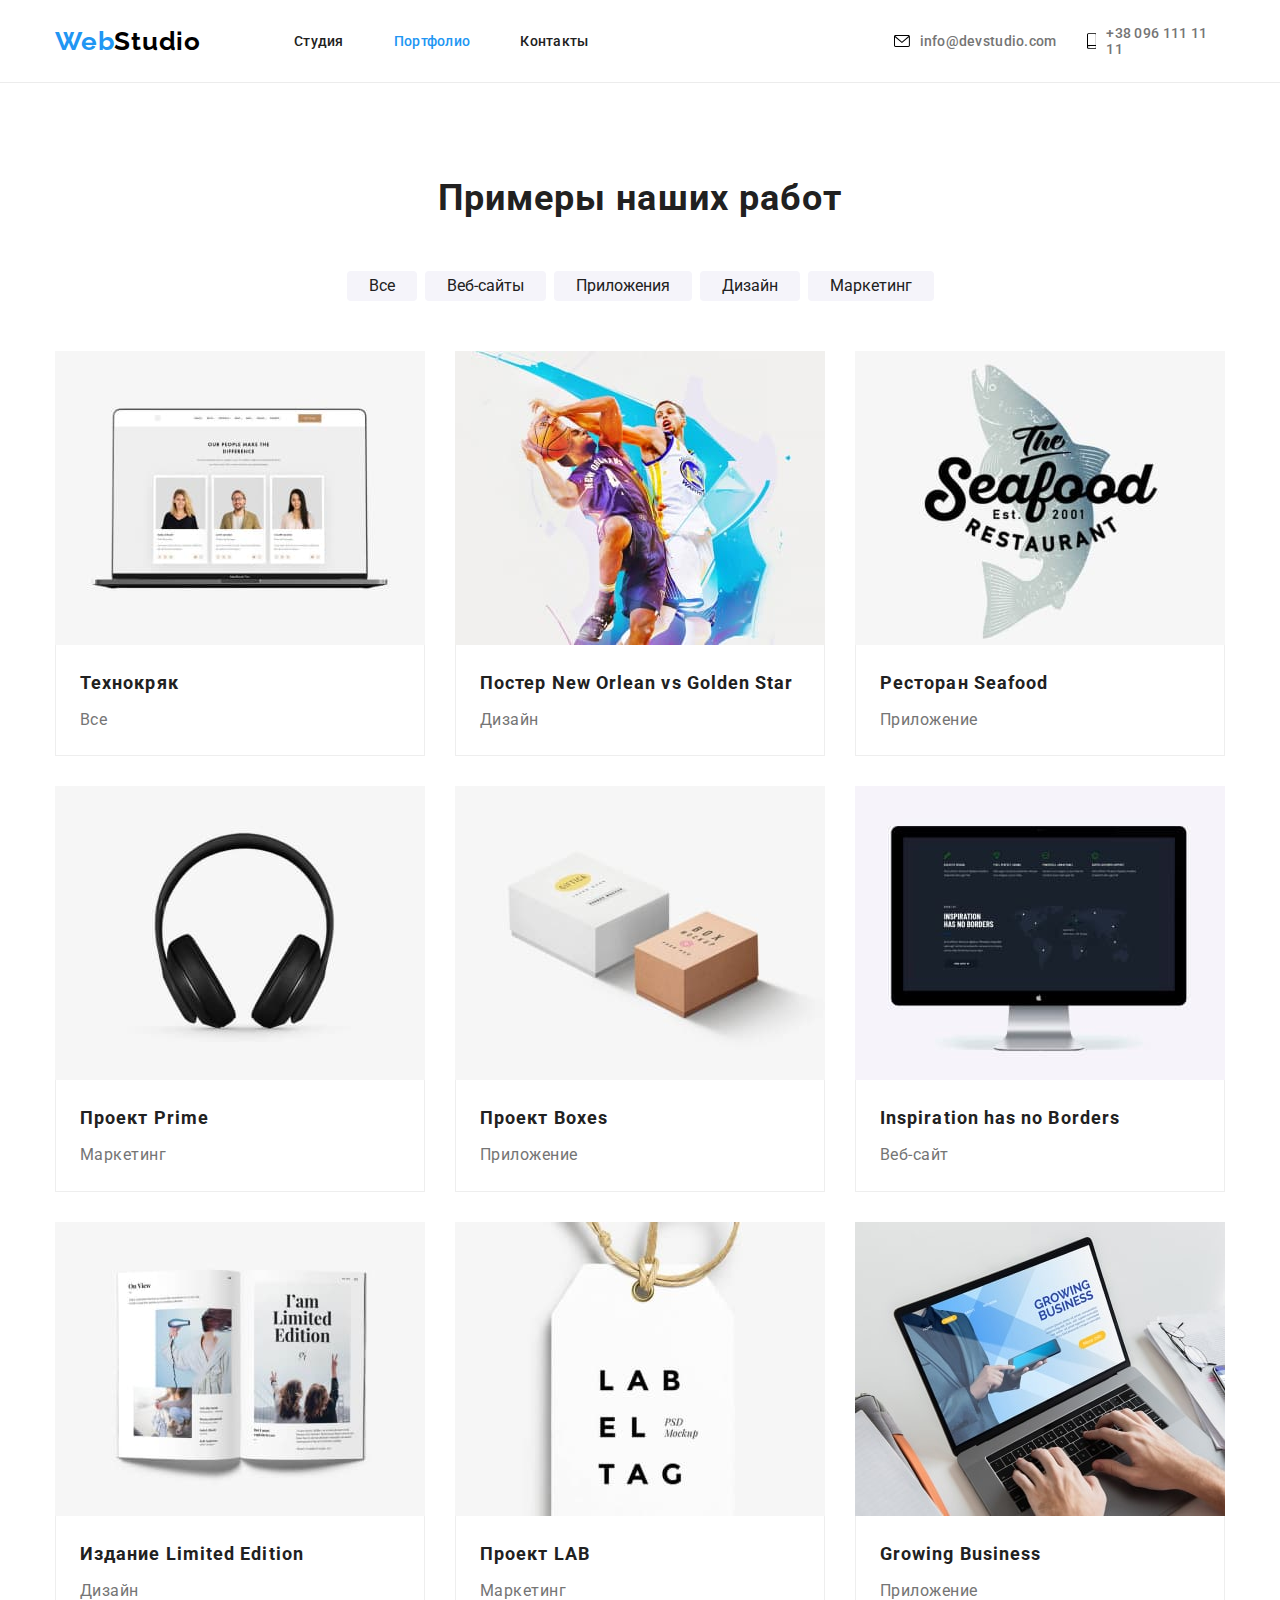
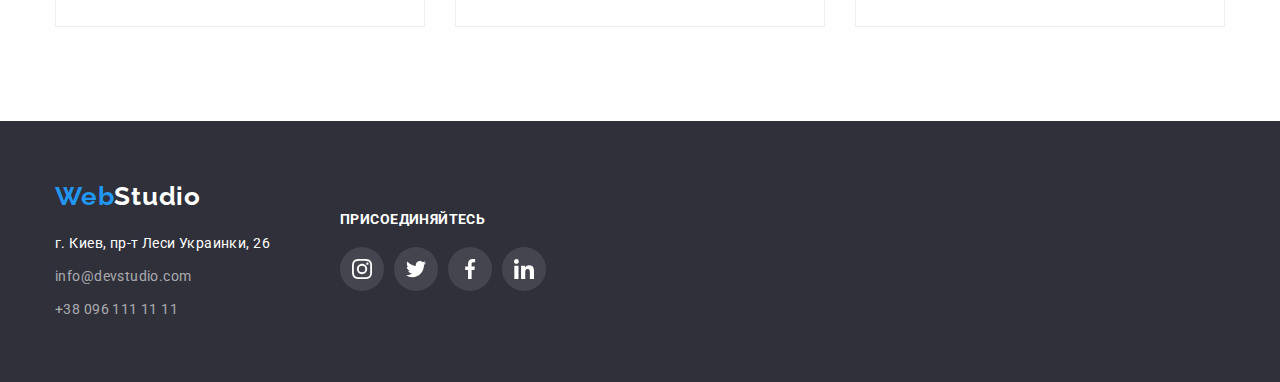
==== portfolio.html @ 6ede1a3e "Початок проекту" ====
<!DOCTYPE html>
<html lang="ru">

<head>
	<meta charset="UTF-8" />
	<meta http-equiv="X-UA-Compatible" content="IE=edge" />
	<meta name="viewport" content="width=device-width, initial-scale=1.0" />
	<title>Портфолио</title>
	<link href="https://fonts.googleapis.com/css2?family=Raleway:wght@700&family=Roboto:wght@400;500;700;900&display=swap"
		rel="stylesheet" />
	<link rel="stylesheet"
		href="https://cdnjs.cloudflare.com/ajax/libs/modern-normalize/1.0.0/modern-normalize.min.css" />
	<link rel="stylesheet" href="./css/styles.css" />
</head>

<body>
	<!-- Header -->
	<header class="header">
		<div class="container header-flex">
			<a href="" class="logo"><span class="logo-accent">Web</span>Studio</a>
			<ul class="nav list">
				<li class="nav-item">
					<a href="./index.html" class="nav-link">Студия</a>
				</li>
				<li class="nav-item">
					<a href="./portfolio.html" class="nav-link current">Портфолио</a>
				</li>
				<li class="nav-item"><a href="" class="nav-link">Контакты</a></li>
			</ul>
			<ul class="contacts list">
				<li class="contacts-item">
					<a href="mailto:info@devstudio.com" class="contacts-link mail">
						<svg class="icon" width="16" height="12">
							<use href="./images/symbol-defs.svg#icon-header-mail"></use>
						</svg>
						info@devstudio.com
					</a>
				</li>
				<li class="contacts-item">
					<a href="tel:+380961111111" class="contacts-link phone">
						<svg class="icon" width="10" height="16">
							<use href="./images/symbol-defs.svg#icon-header-smartphone"></use>
						</svg>
						+38 096 111 11 11
					</a>
				</li>
			</ul>
		</div>
	</header>
	<main>
		<!--Примеры наших работ  -->
		<!-- section example -->
		<section class="section example">
			<div class="container">
				<h1 class="section-title">Примеры наших работ</h1>
				<ul class="button-list list">
					<li class="item">
						<button class="button secondary">Все</button>
					</li>
					<li class="item">
						<button class="button secondary">Веб-сайты</button>
					</li>
					<li class="item">
						<button class="button secondary">Приложения</button>
					</li>
					<li class="item">
						<button class="button secondary">Дизайн</button>
					</li>
					<li class="item">
						<button class="button secondary">Маркетинг</button>
					</li>
				</ul>
				<ul class="example-list list">
					<li class="cell">
						<img class="img" src="./images/project-1.jpg" alt="Фото ноутбука" width="370" />
						<div class="text-box">
							<h2 class="title">Технокряк</h2>
							<p class="text">Все</p>
						</div>
					</li>
					<li class="cell">
						<img class="img" src="./images/project-2.jpg" alt="Фото двух баскетболистов" width="370" />
						<div class="text-box">
							<h2 class="title">
								Постер <span lang="en">New Orlean vs Golden Star</span>
							</h2>
							<p class="text">Дизайн</p>
						</div>
					</li>
					<li class="cell">
						<img class="img" src="./images/project-3.jpg" alt="Эмблема ресторана SeeFood" width="370" />
						<div class="div text-box">
							<h2 class="title">Ресторан <span lang="en">Seafood</span></h2>
							<p class="text">Приложение</p>
						</div>
					</li>
					<li class="cell">
						<img class="img" src="./images/project-4.jpg" alt="Фото наушников" width="370" />
						<div class="div text-box">
							<h2 class="title">Проект <span lang="en">Prime</span></h2>
							<p class="text">Маркетинг</p>
						</div>
					</li>
					<li class="cell">
						<img class="img" src="./images/project-5.jpg" alt="Фото двух коробок" width="370" />
						<div class="text-box">
							<h2 class="title">Проект <span lang="en">Boxes</span></h2>
							<p class="text">Приложение</p>
						</div>
					</li>
					<li class="cell">
						<img class="img" src="./images/project-6.jpg" alt="Фото монитора" width="370" />
						<div class="text-box">
							<h2 lang="en" class="title">Inspiration has no Borders</h2>
							<p class="text">Веб-сайт</p>
						</div>
					</li>
					<li class="cell">
						<img class="img" src="./images/project-7.jpg" alt="Фото книги" width="370" />
						<div class="text-box">
							<h2 class="title">
								Издание <span lang="en">Limited Edition</span>
							</h2>
							<p class="text">Дизайн</p>
						</div>
					</li>
					<li class="cell">
						<img class="img" src="./images/project-8.jpg" alt="Эмблема проета LAB" width="370" />
						<div class="text-box">
							<h2 class="title">Проект LAB</h2>
							<p class="text">Маркетинг</p>
						</div>
					</li>
					<li class="cell">
						<img class="img" src="./images/project-9.jpg" alt="Фото человека работающего за ноутбуком" width="370" />
						<div class="text-box">
							<h2 lang="en" class="title">Growing Business</h2>
							<p class="text">Приложение</p>
						</div>
					</li>
				</ul>
			</div>
		</section>
	</main>

	<!-- Footer -->
	<footer class="footer">
		<div class="container">
			<div class="address-box">
				<a href="" class="logo"><span class="logo-accent">Web</span>Studio</a>
				<address class="footer-address">
					<ul class="footer-list list">
						<li class="item text">г. Киев, пр-т Леси Украинки, 26</li>
						<li class="item">
							<a href="mailto:info@devstudio.com" class="link">info@devstudio.com</a>
						</li>
						<li class="item">
							<a href="tel:+380961111111" class="link">+38 096 111 11 11</a>
						</li>
					</ul>
				</address>
			</div>
			<div class="icons-box">
				<h3 class="title">присоединяйтесь</h3>
				<ul class="footer-icons list" lang="en">
					<li class="item">
						<a class="link" href="">
							<svg class="icon" height="20" width="20">
								<use href="./images/symbol-defs.svg#icon-footer-instagram"></use>
							</svg>
						</a>
					</li>
					<li class="item">
						<a class="link" href="">
							<svg class="icon" height="20" width="20">
								<use href="./images/symbol-defs.svg#icon-footer-twitter"></use>
							</svg>
						</a>
					</li>
					<li class="item">
						<a class="link" href="">
							<svg class="icon" height="20" width="20">
								<use href="./images/symbol-defs.svg#icon-footer-facebook"></use>
							</svg>
						</a>
					</li>
					<li class="item">
						<a class="link" href="">
							<svg class="icon" height="20" width="20">
								<use href="./images/symbol-defs.svg#icon-footer-linkedin"></use>
							</svg>
						</a>
					</li>
				</ul>
			</div>
		</div>
	</footer>
</body>

</html>
---- css/styles.css ----
:root {
  --primary-background-color: #fff;
  --dark-background-color: #2f303a;
  --secodary-background-color: #f5f4fa;
  --accent-color: #2196f3;
  --accent-hover-color: #188ce8;
  --light-text-color: #fff;
  --light-link-color: rgba(255, 255, 255, 0.6);
  --primary-text-color: #757575;
  --black-text-color: #000;
  --title-text-color: #212121;
  --header-border: #ececec;
  --example-card-border: #eeeeee;
  --hero-bg: #c4c4c4;
  --company-color: #afb1b8;
}

body {
  font-family: "Roboto", sans-serif;
  color: var(--primary-text-color);
  font-size: 16px;

  background-color: var(--primary-background-color);
}

h1,
h2,
h3 {
  margin-top: 0;
  margin-bottom: 0;
}

.list {
  margin: 0;
  padding: 0;
  list-style: none;
}

.container {
  width: 1200px;
  padding-left: 15px;
  padding-right: 15px;
  margin-left: auto;
  margin-right: auto;
}

/* Сторінка студія */

/* header */

.header {
  border-bottom: 1px solid var(--header-border);
}

.header-flex {
  display: flex;
  align-items: center;
}

/* logo */

.logo {
  font-family: "Raleway", sans-serif;
  color: var(--black-text-color);
  font-weight: 700;
  font-size: 26px;
  line-height: 1.2;
  letter-spacing: 0.03em;
  text-decoration: none;
}

.logo:focus {
  outline: none;
}

.logo-accent {
  color: var(--accent-color);
}

/* nav */

.nav {
  display: flex;
  margin-left: 93px;
}

.nav-item {
  padding-top: 32px;
  padding-bottom: 32px;
}

.nav-item + .nav-item {
  margin-left: 50px;
}

.nav-link {
  color: var(--title-text-color);
  font-weight: 500;
  font-size: 14px;
  line-height: 1.1;
  letter-spacing: 0.02em;
  text-decoration: none;
}

.nav-link.current {
  color: var(--accent-color);
}

.nav-link:hover,
.nav-link:focus {
  color: var(--accent-color);

  outline: 0;
}

/* contacts */

.contacts {
  display: flex;
  margin-left: 305px;
}

.contacts-item {
  display: flex;
  align-items: center;
}

.contacts-item + .contacts-item {
  margin-left: 30px;
}

.contacts-item:hover,
.contacts-item:focus {
  color: var(--accent-color);
  fill: var(--accent-color);

  outline: 0;
}

.contacts-item .icon {
  display: block;
  margin-right: 10px;
}

.contacts-link {
  display: inline-flex;
  align-items: center;

  color: currentColor;
  font-weight: 500;
  font-size: 14px;
  line-height: 16px;
  letter-spacing: 0.02em;
  text-decoration: none;
}

/* hero */

.hero {
  padding-top: 200px;
  padding-bottom: 200px;
  max-width: 1600px;
  margin-right: auto;
  margin-left: auto;

  background-image: linear-gradient(
      to right,
      rgba(47, 48, 58, 0.4),
      rgba(47, 48, 58, 0.4)
    ),
    url(../images/hero-bg.jpg);
  background-color: var(--hero-bg);
}

.hero > .container {
  text-align: center;
}

.hero-title {
  margin-top: 0;
  margin-bottom: 30px;
  margin-left: auto;
  margin-right: auto;
  width: 696px;

  color: var(--light-text-color);
  font-weight: 900;
  font-size: 44px;
  line-height: 1.4;
  text-align: center;
  letter-spacing: 0.06em;
  text-transform: uppercase;
}

.button {
  font-size: 16px;
  text-align: center;

  border-radius: 4px;
  border-color: transparent;

  cursor: pointer;
}

.hero .button {
  padding: 8px 30px;
  line-height: 1.9;

  font-weight: 700;
  letter-spacing: 0.06em;
}

.button.primary {
  color: var(--light-text-color);

  background-color: var(--accent-color);
}

.button.primary:hover,
.button.primary:focus {
  background-color: var(--accent-hover-color);
}

/* section */

.section {
  padding-top: 94px;
  padding-bottom: 94px;
}

.section-title {
  margin-top: 0;
  margin-bottom: 50px;

  color: var(--title-text-color);
  font-weight: 700;
  font-size: 36px;
  line-height: 1.2;
  letter-spacing: 0.03em;
  text-align: center;
}

/* section features */

.features-list {
  display: flex;
}

.features-list .title {
  margin-bottom: 10px;

  color: var(--title-text-color);
  font-weight: 700;
  font-size: 14px;
  line-height: 1.1;
  letter-spacing: 0.03em;
  text-transform: uppercase;
}

.features-list > .item {
  width: calc((100% - 90px) / 4);
}

.features-list > .item:not(:last-child) {
  margin-right: 30px;
}

.features-list .icon-box {
  margin-bottom: 30px;
  padding: 25px 100px;

  background: var(--secodary-background-color);
  border-radius: 4px;
}

.features-list .text {
  margin-top: 0;
  margin-bottom: 0;
  font-size: 14px;
  line-height: 1.7;
  letter-spacing: 0.03em;
}

/* section activities */

.section.activities {
  padding-top: 0;
}

.activities-list {
  display: flex;
}

.activities-list .img {
  display: block;
}

.activities-list > .item {
  width: calc((100% - 60px) / 3);
}

.activities-list > .item:not(:last-child) {
  margin-right: 30px;
}

/* section team */

.team {
  background: var(--secodary-background-color);
}

.team-list {
  display: flex;
}

.team-list .text-box {
  margin-bottom: 16px;
  padding-top: 30px;
}

.team-list > .item {
  background-color: var(--primary-background-color);
  box-shadow: 0px 1px 3px rgba(0, 0, 0, 0.12), 0px 1px 1px rgba(0, 0, 0, 0.14),
    0px 2px 1px rgba(0, 0, 0, 0.2);
  border-radius: 0px 0px 4px 4px;
}

.team-list > .item {
  width: calc((100% - 90px) / 4);
  text-align: center;
}

.team-list > .item:not(:last-child) {
  margin-right: 30px;
}

.team-list .img {
  display: block;
}

.team-list .title {
  margin-bottom: 10px;

  color: var(--title-text-color);
  font-weight: 500;
  font-size: 16px;
  line-height: 1.2;
  letter-spacing: 0.03em;
}

.team-list .text {
  margin: 0;

  font-size: 16px;
  line-height: 1.2;
}

.team-list .icons-list {
  display: flex;
  justify-content: center;
  padding-bottom: 30px;
}

.team-list .icons-list .link {
  display: block;
  padding: 12px;

  fill: var(--company-color);

  border-radius: 50%;
}

.team-list .icons-list .link:hover,
.team-list .icons-list .link:focus {
  background-color: var(--accent-color);
  fill: var(--light-text-color);
}

.team-list .icons-list > .item:not(:last-child) {
  margin-right: 10px;
}

/* clients */

.clients-list {
  display: flex;
}

.clients-list > .item {
  display: block;
  height: 92px;
  width: calc((100% - 150px) / 6);
}

.clients-list > .item:not(:last-child) {
  margin-right: 30px;
}

.clients-list .link {
  display: block;
  width: 100%;
  height: 100%;
  padding: 16px 32px;

  border: 1px solid var(--company-color);
  border-radius: 4px;
}

.clients-list .link {
  fill: var(--company-color);
}

.clients-list .link:hover,
.clients-list .link:focus {
  fill: var(--accent-color);

  border: 1px solid var(--accent-color);
}

.item .company-4 {
  background-image: url(../images/symbol-defs.svg#icon-company-4);
}

/* footer common*/

.footer {
  padding-top: 60px;
  padding-bottom: 60px;
  background-color: var(--dark-background-color);
}

.footer > .container {
  display: flex;
  align-items: center;
}

.footer .logo {
  color: var(--light-text-color);
}

.footer .address-box {
  margin-right: 70px;
}

.footer-address {
  margin-top: 20px;

  font-style: normal;
  font-size: 14px;
  line-height: 1.7;
  letter-spacing: 0.03em;
}

.footer-address .item:not(:last-child) {
  margin-bottom: 9px;
}

.footer-list > .text {
  color: var(--light-text-color);
}

.footer-list .link {
  color: var(--light-link-color);
  text-decoration: none;
}

.footer-list .link:hover,
.footer-list .link:focus {
  color: var(--accent-color);

  outline: 0;
}

.icons-box > .title {
  margin-bottom: 20px;

  color: var(--light-text-color);
  font-weight: 700;
  font-size: 14px;
  line-height: 16px;
  letter-spacing: 0.03em;
  text-transform: uppercase;
}

.footer-icons {
  display: flex;
}

.footer-icons > .item {
  display: block;
  height: 44px;
  width: 44px;
  padding: 12px;

  background: rgba(255, 255, 255, 0.1);
  border-radius: 50%;
}

.footer-icons > .item:hover,
.footer-icons > .item:focus {
  background: var(--accent-color);
}

.footer-icons > .item:not(:last-child) {
  margin-right: 10px;
}

.footer-icons .icon {
  fill: var(--light-text-color);
}

/* Страница Портфолио */

/* section example */

.exaple .button {
  padding: 6px 10px;
  font-weight: 500;
  font-size: 16px;
  line-height: 1.6;
  letter-spacing: 0.03em;
  border-radius: 4px;
}

.button-list {
  display: flex;
  justify-content: center;
  margin-bottom: 50px;
}

.button-list > .item:not(:last-child) {
  margin-right: 8px;
}

.button-list .button {
  padding: 4px 20px;
}

.button-list .button.secondary {
  color: var(--title-text-color);

  background: var(--secodary-background-color);
}

.button.secondary:hover,
.button.secondary:focus {
  color: var(--light-text-color);

  background-color: var(--accent-color);
  box-shadow: 0px 3px 1px rgba(0, 0, 0, 0.1), 0px 1px 2px rgba(0, 0, 0, 0.08),
    0px 2px 2px rgba(0, 0, 0, 0.12);
}

.example-list {
  display: flex;
  flex-wrap: wrap;
}

.example-list > .cell {
  width: calc((100% - 60px) / 3);
}

.example-list > .cell:not(:nth-child(3n)) {
  margin-right: 30px;
}

.example-list > .cell:not(:nth-last-child(-n + 3)) {
  margin-bottom: 30px;
}

.example-list > .cell:hover,
.example-list > .cell:focus {
  box-shadow: 0px 1px 1px rgba(0, 0, 0, 0.12), 0px 4px 4px rgba(0, 0, 0, 0.06),
    1px 4px 6px rgba(0, 0, 0, 0.16);

  cursor: pointer;
}

.example-list .img {
  display: block;
  width: 370px;
}

.example-list .text-box {
  padding-top: 20px;
  padding-bottom: 20px;
  padding-left: 24px;
  padding-right: 24px;

  border-right: 1px solid var(--example-card-border);
  border-bottom: 1px solid var(--example-card-border);
  border-left: 1px solid var(--example-card-border);
}

.example-list .title {
  margin-bottom: 4px;

  color: var(--title-text-color);
  font-weight: 700;
  font-size: 18px;
  line-height: 2;
  letter-spacing: 0.06em;
}

.example-list .text {
  margin: 0;

  line-height: 1.9;
  letter-spacing: 0.03em;
}
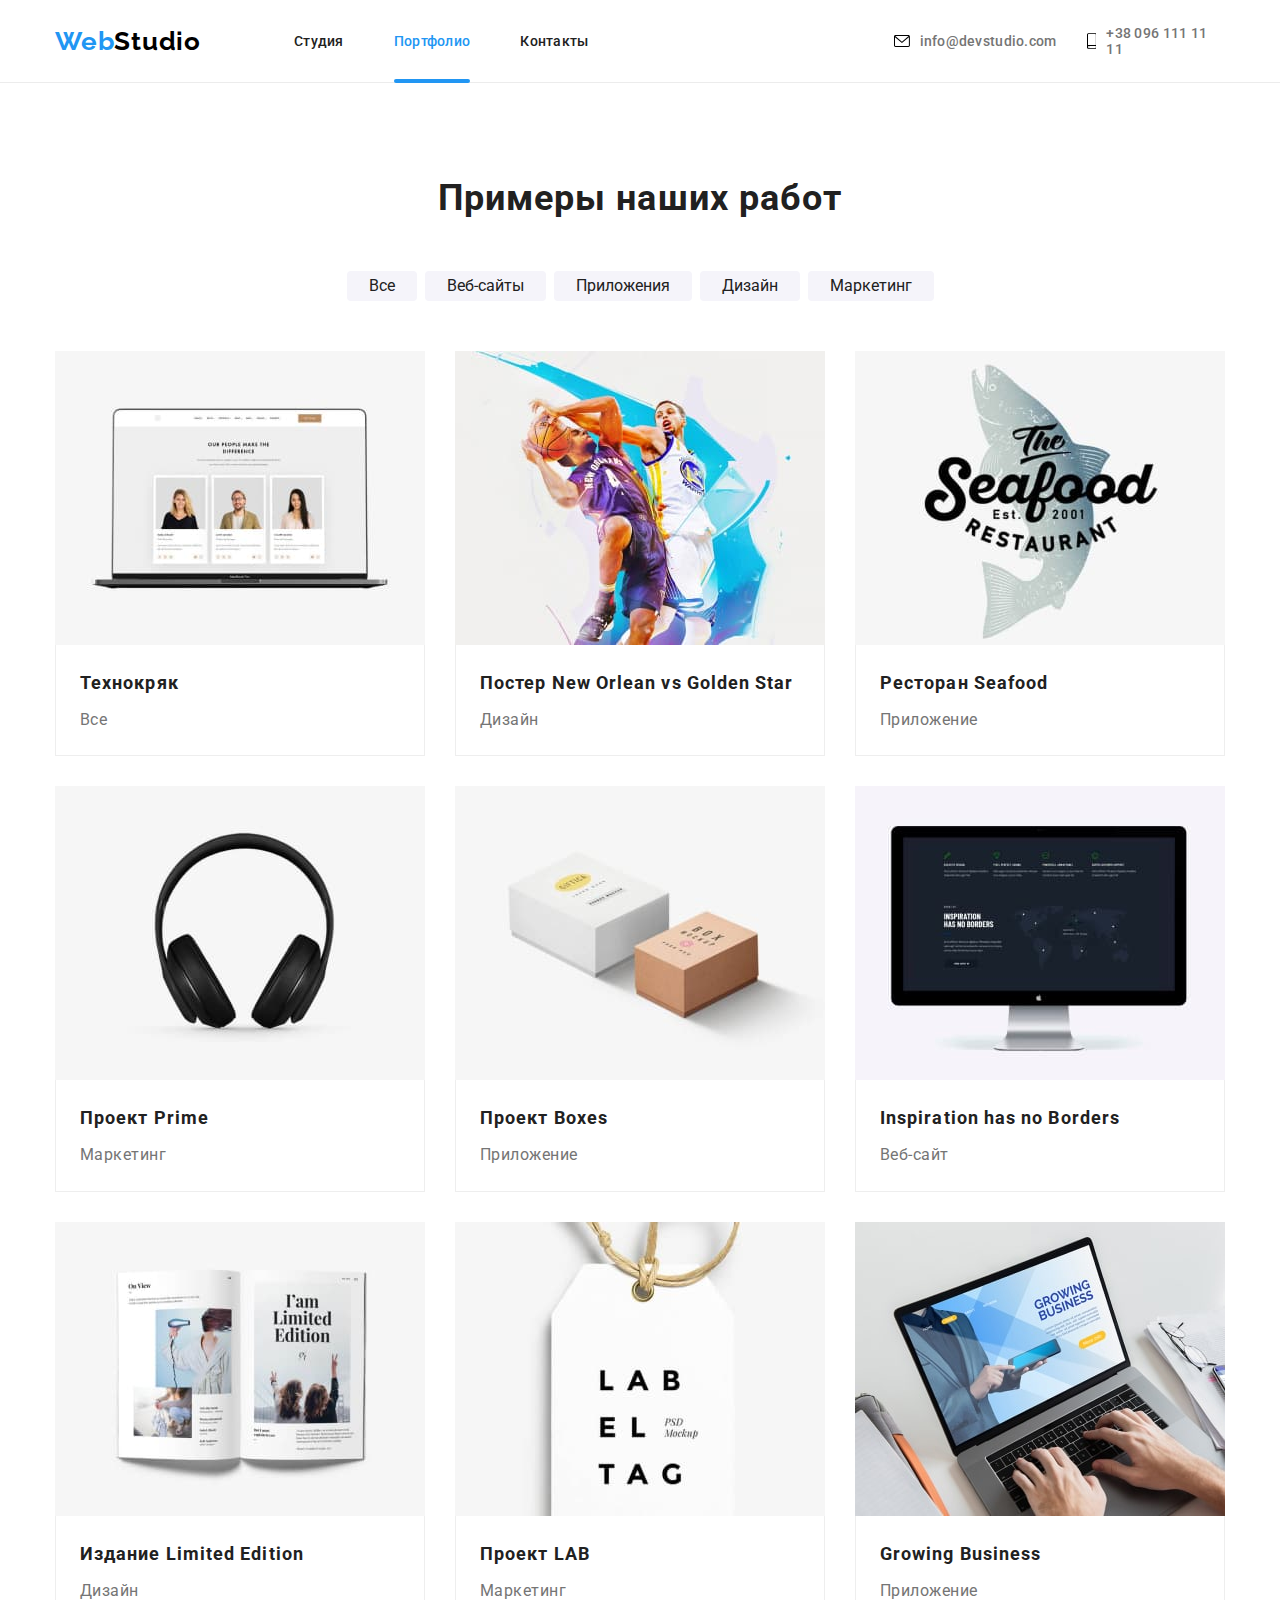
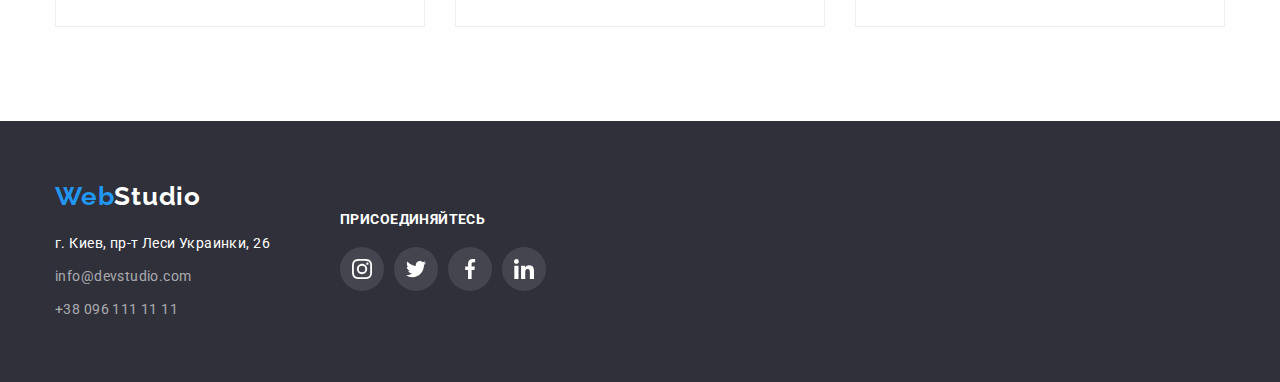
==== commit f55d3d22: "Перша спроба" ====
--- a/portfolio.html
+++ b/portfolio.html
@@ -72,14 +72,24 @@
 				</ul>
 				<ul class="example-list list">
 					<li class="cell">
-						<img class="img" src="./images/project-1.jpg" alt="Фото ноутбука" width="370" />
+						<div class="example-thumb">
+							<img class="img" src="./images/project-1.jpg" alt="Фото ноутбука" width="370" />
+							<p class="example-overlay">Ресурс предлагает комплексные предложения с разным уровнем функционала и
+								сервисов. Все это позволит посетителю получить
+								исчерпывающие сведения о компании или частном лице.</p>
+						</div>
 						<div class="text-box">
 							<h2 class="title">Технокряк</h2>
 							<p class="text">Все</p>
 						</div>
 					</li>
 					<li class="cell">
-						<img class="img" src="./images/project-2.jpg" alt="Фото двух баскетболистов" width="370" />
+						<div class="example-thumb">
+							<img class="img" src="./images/project-2.jpg" alt="Фото двух баскетболистов" width="370" />
+							<p class="example-overlay">Ресурс предлагает комплексные предложения с разным уровнем функционала и
+								сервисов. Все это позволит посетителю получить
+								исчерпывающие сведения о компании или частном лице.</p>
+						</div>
 						<div class="text-box">
 							<h2 class="title">
 								Постер <span lang="en">New Orlean vs Golden Star</span>
@@ -88,35 +98,61 @@
 						</div>
 					</li>
 					<li class="cell">
-						<img class="img" src="./images/project-3.jpg" alt="Эмблема ресторана SeeFood" width="370" />
+						<div class="example-thumb">
+							<img class="img" src="./images/project-3.jpg" alt="Эмблема ресторана SeeFood" width="370" />
+							<p class="example-overlay">Ресурс предлагает комплексные предложения с разным уровнем функционала и
+								сервисов. Все это позволит посетителю получить
+								исчерпывающие сведения о компании или частном лице.</p>
+						</div>
+
 						<div class="div text-box">
 							<h2 class="title">Ресторан <span lang="en">Seafood</span></h2>
 							<p class="text">Приложение</p>
 						</div>
 					</li>
 					<li class="cell">
-						<img class="img" src="./images/project-4.jpg" alt="Фото наушников" width="370" />
+						<div class="example-thumb">
+							<img class="img" src="./images/project-4.jpg" alt="Фото наушников" width="370" />
+							<p class="example-overlay">Ресурс предлагает комплексные предложения с разным уровнем функционала и
+								сервисов. Все это позволит посетителю получить
+								исчерпывающие сведения о компании или частном лице.</p>
+						</div>
 						<div class="div text-box">
 							<h2 class="title">Проект <span lang="en">Prime</span></h2>
 							<p class="text">Маркетинг</p>
 						</div>
 					</li>
 					<li class="cell">
-						<img class="img" src="./images/project-5.jpg" alt="Фото двух коробок" width="370" />
+						<div class="example-thumb">
+							<img class="img" src="./images/project-5.jpg" alt="Фото двух коробок" width="370" />
+							<p class="example-overlay">Ресурс предлагает комплексные предложения с разным уровнем функционала и
+								сервисов. Все это позволит посетителю получить
+								исчерпывающие сведения о компании или частном лице.</p>
+						</div>
 						<div class="text-box">
 							<h2 class="title">Проект <span lang="en">Boxes</span></h2>
 							<p class="text">Приложение</p>
 						</div>
 					</li>
 					<li class="cell">
-						<img class="img" src="./images/project-6.jpg" alt="Фото монитора" width="370" />
+						<div class="example-thumb">
+							<img class="img" src="./images/project-6.jpg" alt="Фото монитора" width="370" />
+							<p class="example-overlay">Ресурс предлагает комплексные предложения с разным уровнем функционала и
+								сервисов. Все это позволит посетителю получить
+								исчерпывающие сведения о компании или частном лице.</p>
+						</div>
 						<div class="text-box">
 							<h2 lang="en" class="title">Inspiration has no Borders</h2>
 							<p class="text">Веб-сайт</p>
 						</div>
 					</li>
 					<li class="cell">
-						<img class="img" src="./images/project-7.jpg" alt="Фото книги" width="370" />
+						<div class="example-thumb">
+							<img class="img" src="./images/project-7.jpg" alt="Фото книги" width="370" />
+							<p class="example-overlay">Ресурс предлагает комплексные предложения с разным уровнем функционала и
+								сервисов. Все это позволит посетителю получить
+								исчерпывающие сведения о компании или частном лице.</p>
+						</div>
 						<div class="text-box">
 							<h2 class="title">
 								Издание <span lang="en">Limited Edition</span>
@@ -125,14 +161,24 @@
 						</div>
 					</li>
 					<li class="cell">
-						<img class="img" src="./images/project-8.jpg" alt="Эмблема проета LAB" width="370" />
+						<div class="example-thumb">
+							<img class="img" src="./images/project-8.jpg" alt="Эмблема проета LAB" width="370" />
+							<p class="example-overlay">Ресурс предлагает комплексные предложения с разным уровнем функционала и
+								сервисов. Все это позволит посетителю получить
+								исчерпывающие сведения о компании или частном лице.</p>
+						</div>
 						<div class="text-box">
 							<h2 class="title">Проект LAB</h2>
 							<p class="text">Маркетинг</p>
 						</div>
 					</li>
 					<li class="cell">
-						<img class="img" src="./images/project-9.jpg" alt="Фото человека работающего за ноутбуком" width="370" />
+						<div class="example-thumb">
+							<img class="img" src="./images/project-9.jpg" alt="Фото человека работающего за ноутбуком" width="370" />
+							<p class="example-overlay">Ресурс предлагает комплексные предложения с разным уровнем функционала и
+								сервисов. Все это позволит посетителю получить
+								исчерпывающие сведения о компании или частном лице.</p>
+						</div>
 						<div class="text-box">
 							<h2 lang="en" class="title">Growing Business</h2>
 							<p class="text">Приложение</p>
--- a/css/styles.css
+++ b/css/styles.css
@@ -85,12 +85,28 @@
 }
 
 .nav-item {
+  position: relative;
+
   padding-top: 32px;
   padding-bottom: 32px;
 }
 
 .nav-item + .nav-item {
   margin-left: 50px;
+}
+
+.nav-link.current::after {
+  content: "";
+  display: block;
+  position: absolute;
+  left: 0;
+  bottom: -1px;
+
+  height: 4px;
+  width: 100%;
+
+  background-color: var(--accent-color);
+  border-radius: 2px;
 }
 
 .nav-link {
@@ -100,6 +116,8 @@
   line-height: 1.1;
   letter-spacing: 0.02em;
   text-decoration: none;
+
+  transition: color 250ms cubic-bezier(0.4, 0, 0.2, 1);
 }
 
 .nav-link.current {
@@ -123,6 +141,9 @@
 .contacts-item {
   display: flex;
   align-items: center;
+
+  transition: color 250ms cubic-bezier(0.4, 0, 0.2, 1),
+    fill 250ms cubic-bezier(0.4, 0, 0.2, 1);
 }
 
 .contacts-item + .contacts-item {
@@ -157,6 +178,8 @@
 /* hero */
 
 .hero {
+  position: relative;
+
   padding-top: 200px;
   padding-bottom: 200px;
   max-width: 1600px;
@@ -172,6 +195,51 @@
   background-color: var(--hero-bg);
 }
 
+.backdrop {
+  position: fixed;
+  left: 0;
+  top: 0;
+
+  width: 100%;
+  height: 100%;
+
+  background: rgba(0, 0, 0, 0.2);
+}
+
+.backdrop.is-hidden {
+  opacity: 0;
+  pointer-events: none;
+}
+
+.modal {
+  position: absolute;
+  top: 50%;
+  left: 50%;
+
+  min-width: 528px;
+  min-height: 581px;
+
+  transform: translate(-50%, -50%);
+  background-color: var(--primary-background-color);
+}
+
+.modal > .button-close {
+  position: absolute;
+  right: 0;
+  display: flex;
+  justify-content: center;
+  align-items: center;
+
+  height: 30px;
+  width: 30px;
+  margin-right: 8px;
+  margin-top: 8px;
+
+  border-radius: 50%;
+  border: 1px solid rgba(0, 0, 0, 0.1);
+  background-color: inherit;
+}
+
 .hero > .container {
   text-align: center;
 }
@@ -214,6 +282,7 @@
   color: var(--light-text-color);
 
   background-color: var(--accent-color);
+  transition: background-color 250ms cubic-bezier(0.4, 0, 0.2, 1);
 }
 
 .button.primary:hover,
@@ -241,6 +310,10 @@
 }
 
 /* section features */
+
+.section.features {
+  padding-bottom: 0;
+}
 
 .features-list {
   display: flex;
@@ -283,9 +356,9 @@
 
 /* section activities */
 
-.section.activities {
-  padding-top: 0;
-}
+/* .section.activities {
+  padding-top: 94;
+} */
 
 .activities-list {
   display: flex;
@@ -366,8 +439,11 @@
   padding: 12px;
 
   fill: var(--company-color);
+  background-color: #fff;
 
   border-radius: 50%;
+  transition: background-color 250ms cubic-bezier(0.4, 0, 0.2, 1),
+    fill 250ms cubic-bezier(0.4, 0, 0.2, 1);
 }
 
 .team-list .icons-list .link:hover,
@@ -408,6 +484,9 @@
 
 .clients-list .link {
   fill: var(--company-color);
+
+  transition: border 250ms cubic-bezier(0.4, 0, 0.2, 1),
+    fill 250ms cubic-bezier(0.4, 0, 0.2, 1);
 }
 
 .clients-list .link:hover,
@@ -462,6 +541,8 @@
 .footer-list .link {
   color: var(--light-link-color);
   text-decoration: none;
+
+  transition: color 250ms cubic-bezier(0.4, 0, 0.2, 1);
 }
 
 .footer-list .link:hover,
@@ -494,11 +575,12 @@
 
   background: rgba(255, 255, 255, 0.1);
   border-radius: 50%;
+  transition: background-color 250ms cubic-bezier(0.4, 0, 0.2, 1);
 }
 
 .footer-icons > .item:hover,
 .footer-icons > .item:focus {
-  background: var(--accent-color);
+  background-color: var(--accent-color);
 }
 
 .footer-icons > .item:not(:last-child) {
@@ -539,11 +621,14 @@
 .button-list .button.secondary {
   color: var(--title-text-color);
 
-  background: var(--secodary-background-color);
-}
-
-.button.secondary:hover,
-.button.secondary:focus {
+  background-color: var(--secodary-background-color);
+  transition: background-color 250ms cubic-bezier(0.4, 0, 0.2, 1),
+    color 250ms cubic-bezier(0.4, 0, 0.2, 1),
+    box-shadow 250ms cubic-bezier(0.4, 0, 0.2, 1);
+}
+
+.button-list .button.secondary:hover,
+.button-list .button.secondary:focus {
   color: var(--light-text-color);
 
   background-color: var(--accent-color);
@@ -566,6 +651,8 @@
 
 .example-list > .cell:not(:nth-last-child(-n + 3)) {
   margin-bottom: 30px;
+
+  transition: box-shadow 250ms cubic-bezier(0.4, 0, 0.2, 1);
 }
 
 .example-list > .cell:hover,
@@ -576,9 +663,38 @@
   cursor: pointer;
 }
 
+.example-thumb {
+  position: relative;
+
+  overflow: hidden;
+}
+
 .example-list .img {
   display: block;
   width: 370px;
+}
+
+.example-overlay {
+  position: absolute;
+  left: 0;
+  top: 0;
+
+  padding: 63px 24px;
+  width: 100%;
+  height: 100%;
+
+  color: var(--light-text-color);
+  font-size: 18px;
+  line-height: 1.6;
+  letter-spacing: 0.03em;
+
+  background: rgba(33, 150, 243, 0.9);
+  transform: translateY(100%);
+  transition: transform 250ms cubic-bezier(0.4, 0, 0.2, 1);
+}
+
+.example-list > .cell:hover .example-overlay {
+  transform: translateY(0);
 }
 
 .example-list .text-box {
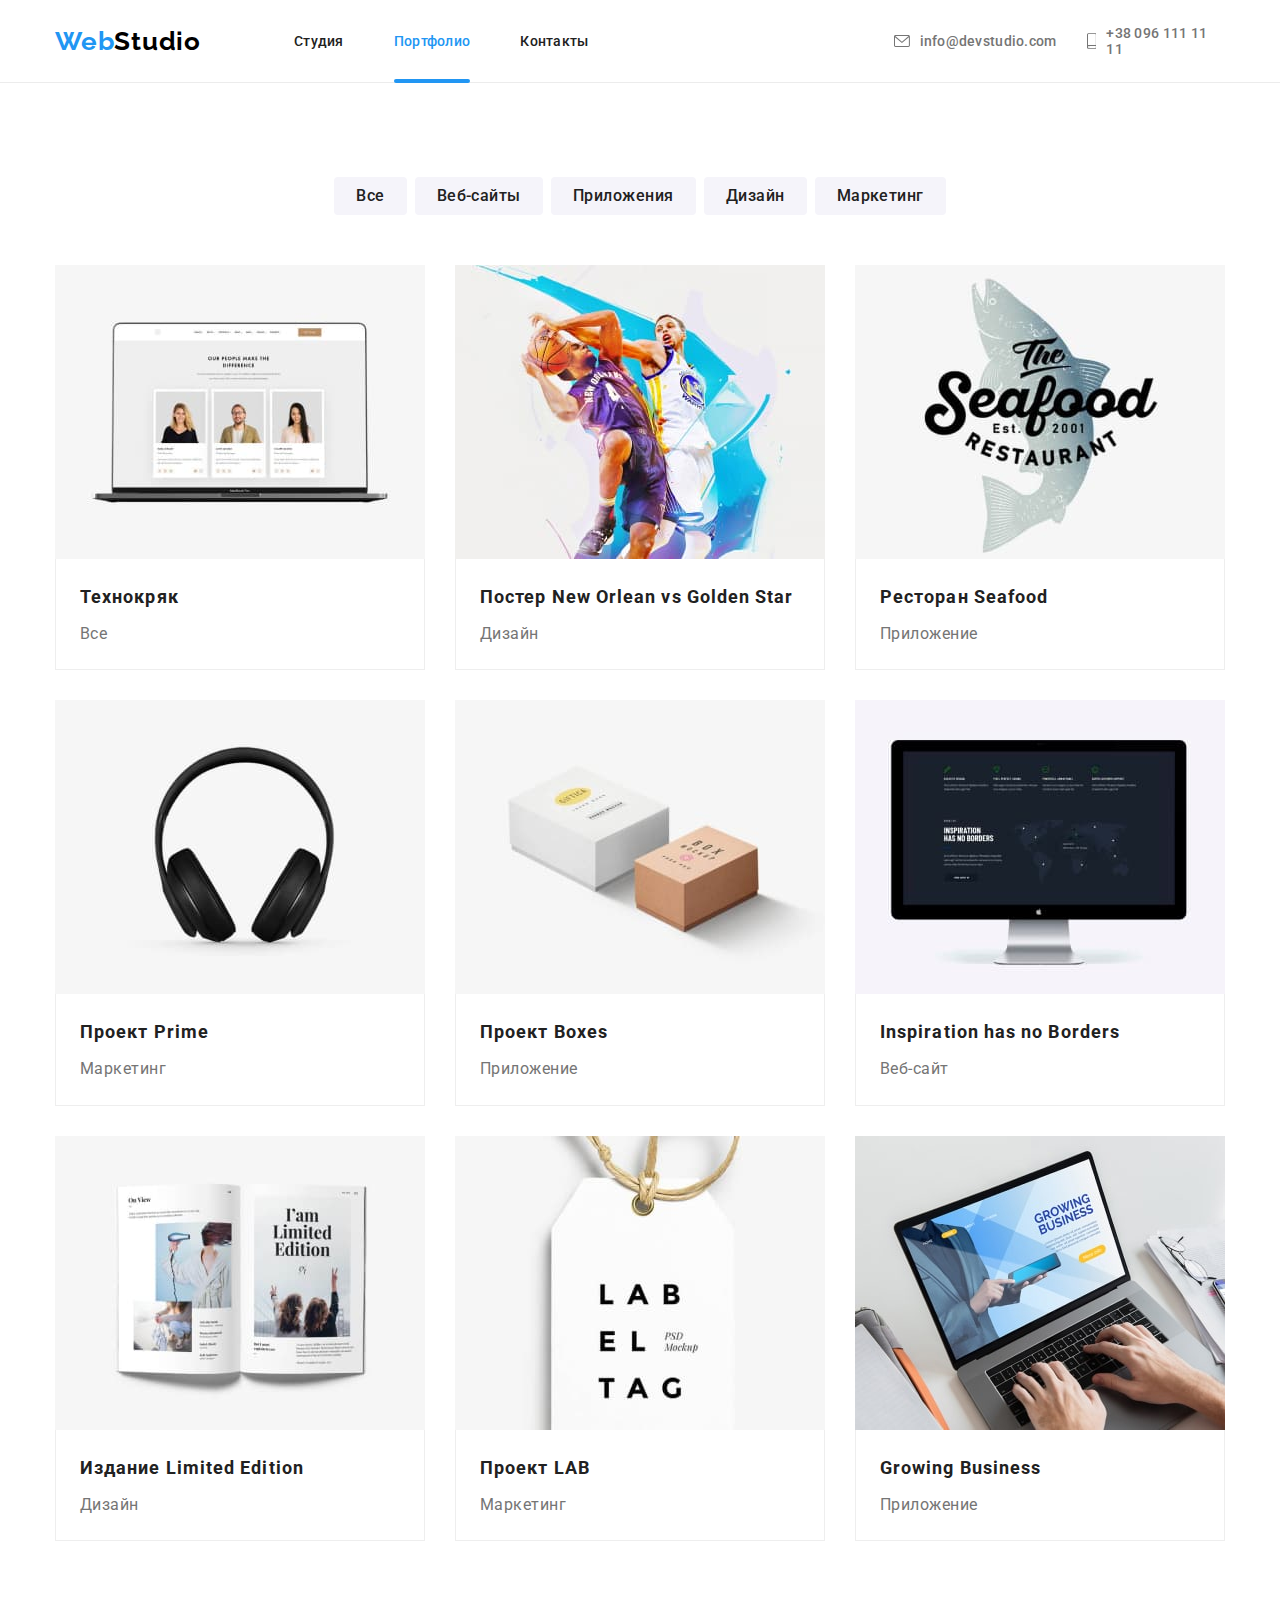
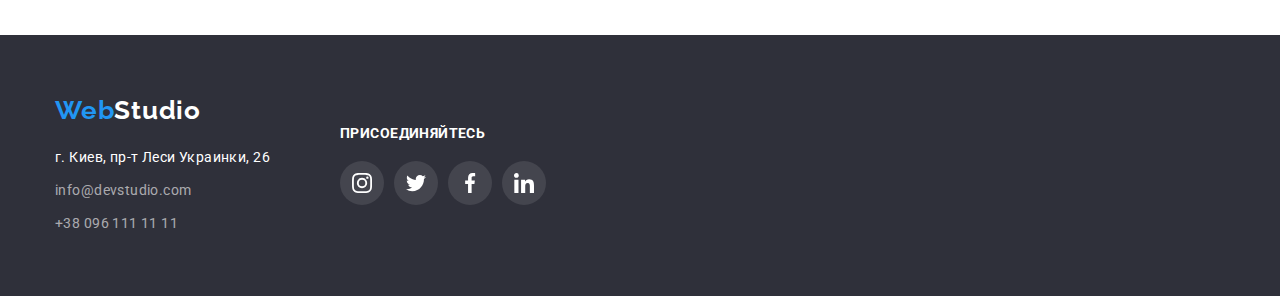
==== commit 1a461833: "Друга спроба, Все виправив по зауваженням." ====
--- a/portfolio.html
+++ b/portfolio.html
@@ -52,7 +52,7 @@
 		<!-- section example -->
 		<section class="section example">
 			<div class="container">
-				<h1 class="section-title">Примеры наших работ</h1>
+				<h1 class="section-title visually-hidden">Примеры наших работ</h1>
 				<ul class="button-list list">
 					<li class="item">
 						<button class="button secondary">Все</button>
@@ -72,117 +72,136 @@
 				</ul>
 				<ul class="example-list list">
 					<li class="cell">
-						<div class="example-thumb">
-							<img class="img" src="./images/project-1.jpg" alt="Фото ноутбука" width="370" />
-							<p class="example-overlay">Ресурс предлагает комплексные предложения с разным уровнем функционала и
-								сервисов. Все это позволит посетителю получить
-								исчерпывающие сведения о компании или частном лице.</p>
-						</div>
-						<div class="text-box">
-							<h2 class="title">Технокряк</h2>
-							<p class="text">Все</p>
-						</div>
-					</li>
-					<li class="cell">
-						<div class="example-thumb">
-							<img class="img" src="./images/project-2.jpg" alt="Фото двух баскетболистов" width="370" />
-							<p class="example-overlay">Ресурс предлагает комплексные предложения с разным уровнем функционала и
-								сервисов. Все это позволит посетителю получить
-								исчерпывающие сведения о компании или частном лице.</p>
-						</div>
-						<div class="text-box">
-							<h2 class="title">
-								Постер <span lang="en">New Orlean vs Golden Star</span>
-							</h2>
-							<p class="text">Дизайн</p>
-						</div>
-					</li>
-					<li class="cell">
-						<div class="example-thumb">
-							<img class="img" src="./images/project-3.jpg" alt="Эмблема ресторана SeeFood" width="370" />
-							<p class="example-overlay">Ресурс предлагает комплексные предложения с разным уровнем функционала и
-								сервисов. Все это позволит посетителю получить
-								исчерпывающие сведения о компании или частном лице.</p>
-						</div>
-
-						<div class="div text-box">
-							<h2 class="title">Ресторан <span lang="en">Seafood</span></h2>
-							<p class="text">Приложение</p>
-						</div>
-					</li>
-					<li class="cell">
-						<div class="example-thumb">
-							<img class="img" src="./images/project-4.jpg" alt="Фото наушников" width="370" />
-							<p class="example-overlay">Ресурс предлагает комплексные предложения с разным уровнем функционала и
-								сервисов. Все это позволит посетителю получить
-								исчерпывающие сведения о компании или частном лице.</p>
-						</div>
-						<div class="div text-box">
-							<h2 class="title">Проект <span lang="en">Prime</span></h2>
-							<p class="text">Маркетинг</p>
-						</div>
-					</li>
-					<li class="cell">
-						<div class="example-thumb">
-							<img class="img" src="./images/project-5.jpg" alt="Фото двух коробок" width="370" />
-							<p class="example-overlay">Ресурс предлагает комплексные предложения с разным уровнем функционала и
-								сервисов. Все это позволит посетителю получить
-								исчерпывающие сведения о компании или частном лице.</p>
-						</div>
-						<div class="text-box">
-							<h2 class="title">Проект <span lang="en">Boxes</span></h2>
-							<p class="text">Приложение</p>
-						</div>
-					</li>
-					<li class="cell">
-						<div class="example-thumb">
-							<img class="img" src="./images/project-6.jpg" alt="Фото монитора" width="370" />
-							<p class="example-overlay">Ресурс предлагает комплексные предложения с разным уровнем функционала и
-								сервисов. Все это позволит посетителю получить
-								исчерпывающие сведения о компании или частном лице.</p>
-						</div>
-						<div class="text-box">
-							<h2 lang="en" class="title">Inspiration has no Borders</h2>
-							<p class="text">Веб-сайт</p>
-						</div>
-					</li>
-					<li class="cell">
-						<div class="example-thumb">
-							<img class="img" src="./images/project-7.jpg" alt="Фото книги" width="370" />
-							<p class="example-overlay">Ресурс предлагает комплексные предложения с разным уровнем функционала и
-								сервисов. Все это позволит посетителю получить
-								исчерпывающие сведения о компании или частном лице.</p>
-						</div>
-						<div class="text-box">
-							<h2 class="title">
-								Издание <span lang="en">Limited Edition</span>
-							</h2>
-							<p class="text">Дизайн</p>
-						</div>
-					</li>
-					<li class="cell">
-						<div class="example-thumb">
-							<img class="img" src="./images/project-8.jpg" alt="Эмблема проета LAB" width="370" />
-							<p class="example-overlay">Ресурс предлагает комплексные предложения с разным уровнем функционала и
-								сервисов. Все это позволит посетителю получить
-								исчерпывающие сведения о компании или частном лице.</p>
-						</div>
-						<div class="text-box">
-							<h2 class="title">Проект LAB</h2>
-							<p class="text">Маркетинг</p>
-						</div>
-					</li>
-					<li class="cell">
-						<div class="example-thumb">
-							<img class="img" src="./images/project-9.jpg" alt="Фото человека работающего за ноутбуком" width="370" />
-							<p class="example-overlay">Ресурс предлагает комплексные предложения с разным уровнем функционала и
-								сервисов. Все это позволит посетителю получить
-								исчерпывающие сведения о компании или частном лице.</p>
-						</div>
-						<div class="text-box">
-							<h2 lang="en" class="title">Growing Business</h2>
-							<p class="text">Приложение</p>
-						</div>
+						<a class="item" href="">
+							<div class="example-thumb">
+								<img class="img" src="./images/project-1.jpg" alt="Фото ноутбука" width="370" />
+								<p class="example-overlay">Ресурс предлагает комплексные предложения с разным уровнем функционала и
+									сервисов. Все это позволит посетителю получить
+									исчерпывающие сведения о компании или частном лице.</p>
+							</div>
+							<div class="text-box">
+								<h2 class="title">Технокряк</h2>
+								<p class="text">Все</p>
+							</div>
+						</a>
+					</li>
+					<li class="cell">
+						<a href="" class="item">
+							<div class="example-thumb">
+								<img class="img" src="./images/project-2.jpg" alt="Фото двух баскетболистов" width="370" />
+								<p class="example-overlay">Ресурс предлагает комплексные предложения с разным уровнем функционала и
+									сервисов. Все это позволит посетителю получить
+									исчерпывающие сведения о компании или частном лице.</p>
+							</div>
+							<div class="text-box">
+								<h2 class="title">
+									Постер <span lang="en">New Orlean vs Golden Star</span>
+								</h2>
+								<p class="text">Дизайн</p>
+							</div>
+						</a>
+					</li>
+					<li class="cell">
+						<a href="" class="item">
+							<div class="example-thumb">
+								<img class="img" src="./images/project-3.jpg" alt="Эмблема ресторана SeeFood" width="370" />
+								<p class="example-overlay">Ресурс предлагает комплексные предложения с разным уровнем функционала и
+									сервисов. Все это позволит посетителю получить
+									исчерпывающие сведения о компании или частном лице.</p>
+							</div>
+
+							<div class="div text-box">
+								<h2 class="title">Ресторан <span lang="en">Seafood</span></h2>
+								<p class="text">Приложение</p>
+							</div>
+						</a>
+					</li>
+					<li class="cell">
+						<a href="" class="item">
+							<div class="example-thumb">
+								<img class="img" src="./images/project-4.jpg" alt="Фото наушников" width="370" />
+								<p class="example-overlay">Ресурс предлагает комплексные предложения с разным уровнем функционала и
+									сервисов. Все это позволит посетителю получить
+									исчерпывающие сведения о компании или частном лице.</p>
+							</div>
+							<div class="div text-box">
+								<h2 class="title">Проект <span lang="en">Prime</span></h2>
+								<p class="text">Маркетинг</p>
+							</div>
+						</a>
+					</li>
+					<li class="cell">
+						<a href="" class="item">
+							<div class="example-thumb">
+								<img class="img" src="./images/project-5.jpg" alt="Фото двух коробок" width="370" />
+								<p class="example-overlay">Ресурс предлагает комплексные предложения с разным уровнем функционала и
+									сервисов. Все это позволит посетителю получить
+									исчерпывающие сведения о компании или частном лице.</p>
+							</div>
+							<div class="text-box">
+								<h2 class="title">Проект <span lang="en">Boxes</span></h2>
+								<p class="text">Приложение</p>
+							</div>
+						</a>
+					</li>
+					<li class="cell">
+						<a href="" class="item">
+							<div class="example-thumb">
+								<img class="img" src="./images/project-6.jpg" alt="Фото монитора" width="370" />
+								<p class="example-overlay">Ресурс предлагает комплексные предложения с разным уровнем функционала и
+									сервисов. Все это позволит посетителю получить
+									исчерпывающие сведения о компании или частном лице.</p>
+							</div>
+							<div class="text-box">
+								<h2 lang="en" class="title">Inspiration has no Borders</h2>
+								<p class="text">Веб-сайт</p>
+							</div>
+						</a>
+					</li>
+					<li class="cell">
+						<a href="" class="item">
+							<div class="example-thumb">
+								<img class="img" src="./images/project-7.jpg" alt="Фото книги" width="370" />
+								<p class="example-overlay">Ресурс предлагает комплексные предложения с разным уровнем функционала и
+									сервисов. Все это позволит посетителю получить
+									исчерпывающие сведения о компании или частном лице.</p>
+							</div>
+							<div class="text-box">
+								<h2 class="title">
+									Издание <span lang="en">Limited Edition</span>
+								</h2>
+								<p class="text">Дизайн</p>
+							</div>
+						</a>
+					</li>
+					<li class="cell">
+						<a href="" class="item">
+							<div class="example-thumb">
+								<img class="img" src="./images/project-8.jpg" alt="Эмблема проета LAB" width="370" />
+								<p class="example-overlay">Ресурс предлагает комплексные предложения с разным уровнем функционала и
+									сервисов. Все это позволит посетителю получить
+									исчерпывающие сведения о компании или частном лице.</p>
+							</div>
+							<div class="text-box">
+								<h2 class="title">Проект LAB</h2>
+								<p class="text">Маркетинг</p>
+							</div>
+						</a>
+					</li>
+					<li class="cell">
+						<a href="" class="item">
+							<div class="example-thumb">
+								<img class="img" src="./images/project-9.jpg" alt="Фото человека работающего за ноутбуком"
+									width="370" />
+								<p class="example-overlay">Ресурс предлагает комплексные предложения с разным уровнем функционала и
+									сервисов. Все это позволит посетителю получить
+									исчерпывающие сведения о компании или частном лице.</p>
+							</div>
+							<div class="text-box">
+								<h2 lang="en" class="title">Growing Business</h2>
+								<p class="text">Приложение</p>
+							</div>
+						</a>
 					</li>
 				</ul>
 			</div>
--- a/css/styles.css
+++ b/css/styles.css
@@ -150,18 +150,26 @@
   margin-left: 30px;
 }
 
-.contacts-item:hover,
-.contacts-item:focus {
+.contacts-item .icon {
+  display: block;
+  margin-right: 10px;
+}
+
+.contacts-link {
+  fill: var(--primary-text-color);
+}
+
+.contacts-link:hover,
+.contacts-link:focus {
   color: var(--accent-color);
   fill: var(--accent-color);
-
-  outline: 0;
-}
-
-.contacts-item .icon {
-  display: block;
-  margin-right: 10px;
-}
+  outline: 0;
+}
+
+/* .contacts-link:hover .contacts-item .icon,
+.contacts-link:focus .contacts-item .icon {
+  fill: var(--accent-color);
+} */
 
 .contacts-link {
   display: inline-flex;
@@ -193,6 +201,7 @@
     ),
     url(../images/hero-bg.jpg);
   background-color: var(--hero-bg);
+  background-size: cover;
 }
 
 .backdrop {
@@ -204,11 +213,14 @@
   height: 100%;
 
   background: rgba(0, 0, 0, 0.2);
+  opacity: 1;
+  transition: opacity 350ms linear;
 }
 
 .backdrop.is-hidden {
   opacity: 0;
   pointer-events: none;
+  transition: opacity 350ms linear;
 }
 
 .modal {
@@ -238,6 +250,20 @@
   border-radius: 50%;
   border: 1px solid rgba(0, 0, 0, 0.1);
   background-color: inherit;
+}
+
+.modal > .button-close:hover,
+.modal > .button-close:focus {
+  cursor: pointer;
+  border: 1px solid;
+  border-color: var(--accent-color);
+  transition: fill 250ms cubic-bezier(0.4, 0, 0.2, 1),
+    border-color 250ms cubic-bezier(0.4, 0, 0.2, 1);
+}
+
+.modal > .button-close:hover,
+.modal > .button-close:focus .modal > .button-close > .img {
+  fill: var(--accent-color);
 }
 
 .hero > .container {
@@ -288,6 +314,7 @@
 .button.primary:hover,
 .button.primary:focus {
   background-color: var(--accent-hover-color);
+  outline: 0;
 }
 
 /* section */
@@ -356,20 +383,39 @@
 
 /* section activities */
 
-/* .section.activities {
-  padding-top: 94;
-} */
-
 .activities-list {
   display: flex;
 }
 
+.activities-list > .item {
+  position: relative;
+
+  width: calc((100% - 60px) / 3);
+}
+
 .activities-list .img {
   display: block;
 }
 
-.activities-list > .item {
-  width: calc((100% - 60px) / 3);
+.activities-list .text {
+  position: absolute;
+  bottom: 0;
+  display: block;
+
+  height: 70px;
+  width: 100%;
+  padding-top: 27px;
+  margin: 0;
+
+  color: var(--light-text-color);
+  font-weight: 700;
+  font-size: 14px;
+  line-height: 1.1;
+  text-align: center;
+  letter-spacing: 0.03em;
+  text-transform: uppercase;
+
+  background: rgba(47, 48, 58, 0.8);
 }
 
 .activities-list > .item:not(:last-child) {
@@ -450,6 +496,7 @@
 .team-list .icons-list .link:focus {
   background-color: var(--accent-color);
   fill: var(--light-text-color);
+  outline: 0;
 }
 
 .team-list .icons-list > .item:not(:last-child) {
@@ -492,12 +539,8 @@
 .clients-list .link:hover,
 .clients-list .link:focus {
   fill: var(--accent-color);
-
   border: 1px solid var(--accent-color);
-}
-
-.item .company-4 {
-  background-image: url(../images/symbol-defs.svg#icon-company-4);
+  outline: 0;
 }
 
 /* footer common*/
@@ -568,9 +611,15 @@
 }
 
 .footer-icons > .item {
-  display: block;
   height: 44px;
   width: 44px;
+}
+
+.footer-icons .link {
+  display: block;
+
+  height: 100%;
+  width: 100%;
   padding: 12px;
 
   background: rgba(255, 255, 255, 0.1);
@@ -578,9 +627,10 @@
   transition: background-color 250ms cubic-bezier(0.4, 0, 0.2, 1);
 }
 
-.footer-icons > .item:hover,
-.footer-icons > .item:focus {
+.footer-icons .link:hover,
+.footer-icons .link:focus {
   background-color: var(--accent-color);
+  outline: 0;
 }
 
 .footer-icons > .item:not(:last-child) {
@@ -595,8 +645,8 @@
 
 /* section example */
 
-.exaple .button {
-  padding: 6px 10px;
+.button-list .button {
+  padding: 4px 20px;
   font-weight: 500;
   font-size: 16px;
   line-height: 1.6;
@@ -612,10 +662,6 @@
 
 .button-list > .item:not(:last-child) {
   margin-right: 8px;
-}
-
-.button-list .button {
-  padding: 4px 20px;
 }
 
 .button-list .button.secondary {
@@ -634,6 +680,7 @@
   background-color: var(--accent-color);
   box-shadow: 0px 3px 1px rgba(0, 0, 0, 0.1), 0px 1px 2px rgba(0, 0, 0, 0.08),
     0px 2px 2px rgba(0, 0, 0, 0.12);
+  outline: 0;
 }
 
 .example-list {
@@ -651,16 +698,25 @@
 
 .example-list > .cell:not(:nth-last-child(-n + 3)) {
   margin-bottom: 30px;
-
+}
+
+.example-list .item {
+  position: relative;
+  display: block;
+
+  height: 100%;
+  width: 100%;
+
+  text-decoration: none;
   transition: box-shadow 250ms cubic-bezier(0.4, 0, 0.2, 1);
 }
 
-.example-list > .cell:hover,
-.example-list > .cell:focus {
+.example-list .item:hover,
+.example-list .item:focus {
   box-shadow: 0px 1px 1px rgba(0, 0, 0, 0.12), 0px 4px 4px rgba(0, 0, 0, 0.06),
     1px 4px 6px rgba(0, 0, 0, 0.16);
 
-  cursor: pointer;
+  outline: 0;
 }
 
 .example-thumb {
@@ -680,6 +736,7 @@
   top: 0;
 
   padding: 63px 24px;
+  margin: 0;
   width: 100%;
   height: 100%;
 
@@ -693,7 +750,8 @@
   transition: transform 250ms cubic-bezier(0.4, 0, 0.2, 1);
 }
 
-.example-list > .cell:hover .example-overlay {
+.example-list .item:hover .example-overlay,
+.example-list .item:focus .example-overlay {
   transform: translateY(0);
 }
 
@@ -721,6 +779,20 @@
 .example-list .text {
   margin: 0;
 
+  color: var(--primary-text-color);
   line-height: 1.9;
   letter-spacing: 0.03em;
 }
+
+.visually-hidden {
+  position: absolute;
+  width: 1px;
+  height: 1px;
+  margin: -1px;
+  border: 0;
+  padding: 0;
+  white-space: nowrap;
+  clip-path: inset(100%);
+  clip: rect(0 0 0 0);
+  overflow: hidden;
+}
